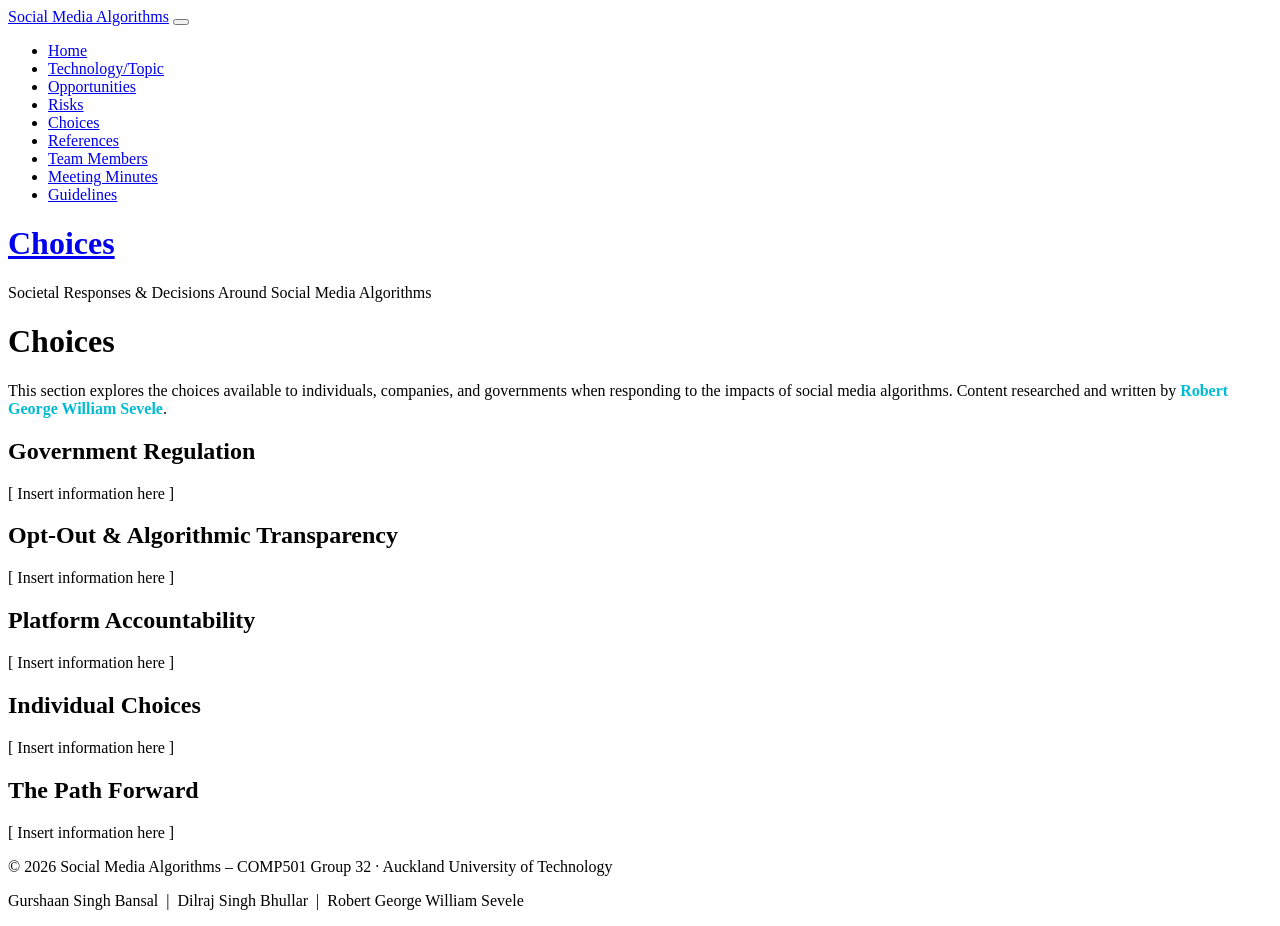
==== choices.html @ 18139b24 "Add files via upload" ====
<!DOCTYPE html>
<html lang="en">
<head>
  <meta charset="UTF-8">
  <meta http-equiv="X-UA-Compatible" content="IE=edge">
  <meta name="viewport" content="width=device-width, initial-scale=1.0">
  <title>Choices – Social Media Algorithms</title>
  <link rel="stylesheet" href="styles/mystyles.css">
  <link href="https://fonts.googleapis.com/css2?family=Montserrat:wght@600;700&family=Open+Sans:wght@400;600&display=swap" rel="stylesheet">
</head>
<body>

  <header class="navbar">
    <a href="index.html" class="logo-text">Social Media Algorithms</a>
    <button class="nav-toggle" aria-label="Toggle navigation" aria-expanded="false">
      <span class="hamburger"></span>
    </button>
    <nav>
      <ul>
        <li><a href="index.html">Home</a></li>
        <li><a href="topic.html">Technology/Topic</a></li>
        <li><a href="opportunities.html">Opportunities</a></li>
        <li><a href="risks.html">Risks</a></li>
        <li><a href="choices.html" class="active">Choices</a></li>
        <li><a href="references.html">References</a></li>
        <li><a href="team-members.html">Team Members</a></li>
        <li><a href="meetings.html">Meeting Minutes</a></li>
        <li><a href="guidelines.html">Guidelines</a></li>
      </ul>
    </nav>
  </header>

  <div class="container">
    <div class="header">
      <a href="choices.html"><div class="heading-1"><h1>Choices</h1></div></a>
      <p class="subtitle">Societal Responses & Decisions Around Social Media Algorithms</p>
    </div>
  </div>

  <div class="content-wrapper">
    <h1>Choices</h1>
    <p>
      This section explores the choices available to individuals, companies, and governments when
      responding to the impacts of social media algorithms. Content researched and written by
      <strong style="color:#00bcd4;">Robert George William Sevele</strong>.
    </p>

    <h2>Government Regulation</h2>
    <p>[ Insert information here ]</p>

    <h2>Opt-Out & Algorithmic Transparency</h2>
    <p>[ Insert information here ]</p>

    <h2>Platform Accountability</h2>
    <p>[ Insert information here ]</p>

    <h2>Individual Choices</h2>
    <p>[ Insert information here ]</p>

    <h2>The Path Forward</h2>
    <p>[ Insert information here ]</p>
  </div>

  <footer class="footer">
    <p>© 2026 Social Media Algorithms – COMP501 Group 32 · Auckland University of Technology</p>
    <p>Gurshaan Singh Bansal &nbsp;|&nbsp; Dilraj Singh Bhullar &nbsp;|&nbsp; Robert George William Sevele</p>
  </footer>

  <script>
    const toggle = document.querySelector('.nav-toggle');
    const nav    = document.querySelector('.navbar nav');
    toggle.addEventListener('click', () => {
      const expanded = toggle.getAttribute('aria-expanded') === 'true';
      toggle.setAttribute('aria-expanded', String(!expanded));
      nav.classList.toggle('open');
    });
  </script>

</body>
</html>
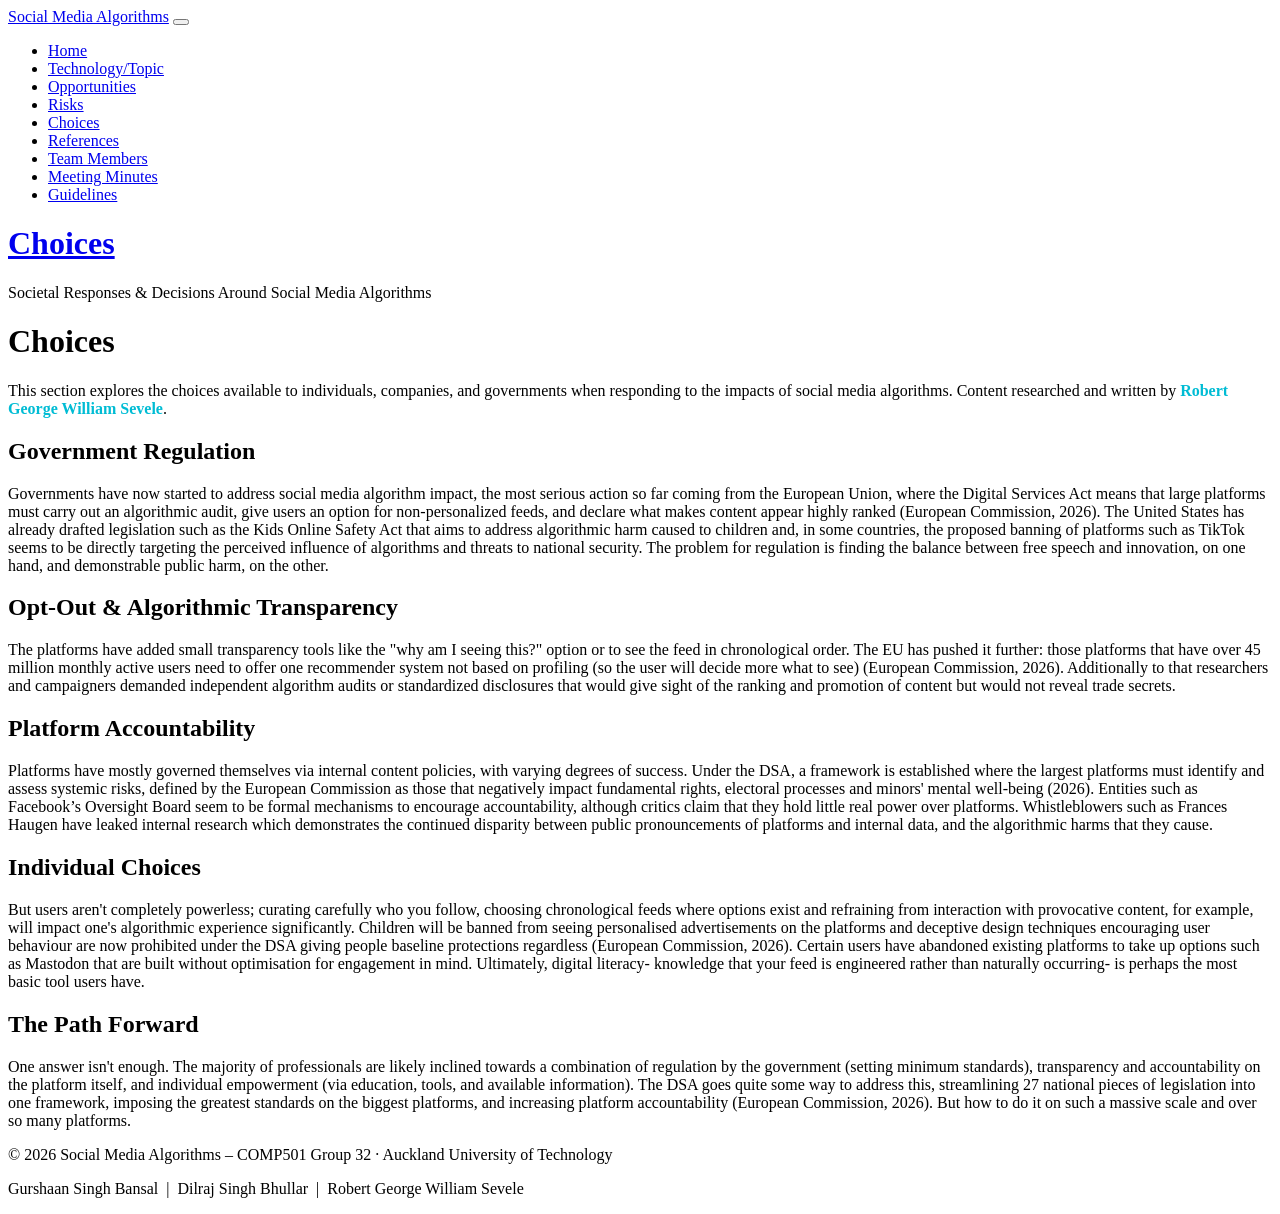
==== commit 1c9b8139: "Update content on government regulation and accountability" ====
--- a/choices.html
+++ b/choices.html
@@ -46,19 +46,19 @@
     </p>
 
     <h2>Government Regulation</h2>
-    <p>[ Insert information here ]</p>
+    <p> Governments have now started to address social media algorithm impact, the most serious action so far coming from the European Union, where the Digital Services Act means that large platforms must carry out an algorithmic audit, give users an option for non-personalized feeds, and declare what makes content appear highly ranked (European Commission, 2026). The United States has already drafted legislation such as the Kids Online Safety Act that aims to address algorithmic harm caused to children and, in some countries, the proposed banning of platforms such as TikTok seems to be directly targeting the perceived influence of algorithms and threats to national security. The problem for regulation is finding the balance between free speech and innovation, on one hand, and demonstrable public harm, on the other.</p>
 
     <h2>Opt-Out & Algorithmic Transparency</h2>
-    <p>[ Insert information here ]</p>
+    <p>The platforms have added small transparency tools like the "why am I seeing this?" option or to see the feed in chronological order. The EU has pushed it further: those platforms that have over 45 million monthly active users need to offer one recommender system not based on profiling (so the user will decide more what to see) (European Commission, 2026). Additionally to that researchers and campaigners demanded independent algorithm audits or standardized disclosures that would give sight of the ranking and promotion of content but would not reveal trade secrets.</p>
 
     <h2>Platform Accountability</h2>
-    <p>[ Insert information here ]</p>
+    <p> Platforms have mostly governed themselves via internal content policies, with varying degrees of success. Under the DSA, a framework is established where the largest platforms must identify and assess systemic risks, defined by the European Commission as those that negatively impact fundamental rights, electoral processes and minors' mental well-being (2026). Entities such as Facebook’s Oversight Board seem to be formal mechanisms to encourage accountability, although critics claim that they hold little real power over platforms. Whistleblowers such as Frances Haugen have leaked internal research which demonstrates the continued disparity between public pronouncements of platforms and internal data, and the algorithmic harms that they cause. </p>
 
     <h2>Individual Choices</h2>
-    <p>[ Insert information here ]</p>
+    <p> But users aren't completely powerless; curating carefully who you follow, choosing chronological feeds where options exist and refraining from interaction with provocative content, for example, will impact one's algorithmic experience significantly. Children will be banned from seeing personalised advertisements on the platforms and deceptive design techniques encouraging user behaviour are now prohibited under the DSA giving people baseline protections regardless (European Commission, 2026). Certain users have abandoned existing platforms to take up options such as Mastodon that are built without optimisation for engagement in mind. Ultimately, digital literacy- knowledge that your feed is engineered rather than naturally occurring- is perhaps the most basic tool users have. </p>
 
     <h2>The Path Forward</h2>
-    <p>[ Insert information here ]</p>
+    <p> One answer isn't enough. The majority of professionals are likely inclined towards a combination of regulation by the government (setting minimum standards), transparency and accountability on the platform itself, and individual empowerment (via education, tools, and available information). The DSA goes quite some way to address this, streamlining 27 national pieces of legislation into one framework, imposing the greatest standards on the biggest platforms, and increasing platform accountability (European Commission, 2026). But how to do it on such a massive scale and over so many platforms. </p>
   </div>
 
   <footer class="footer">
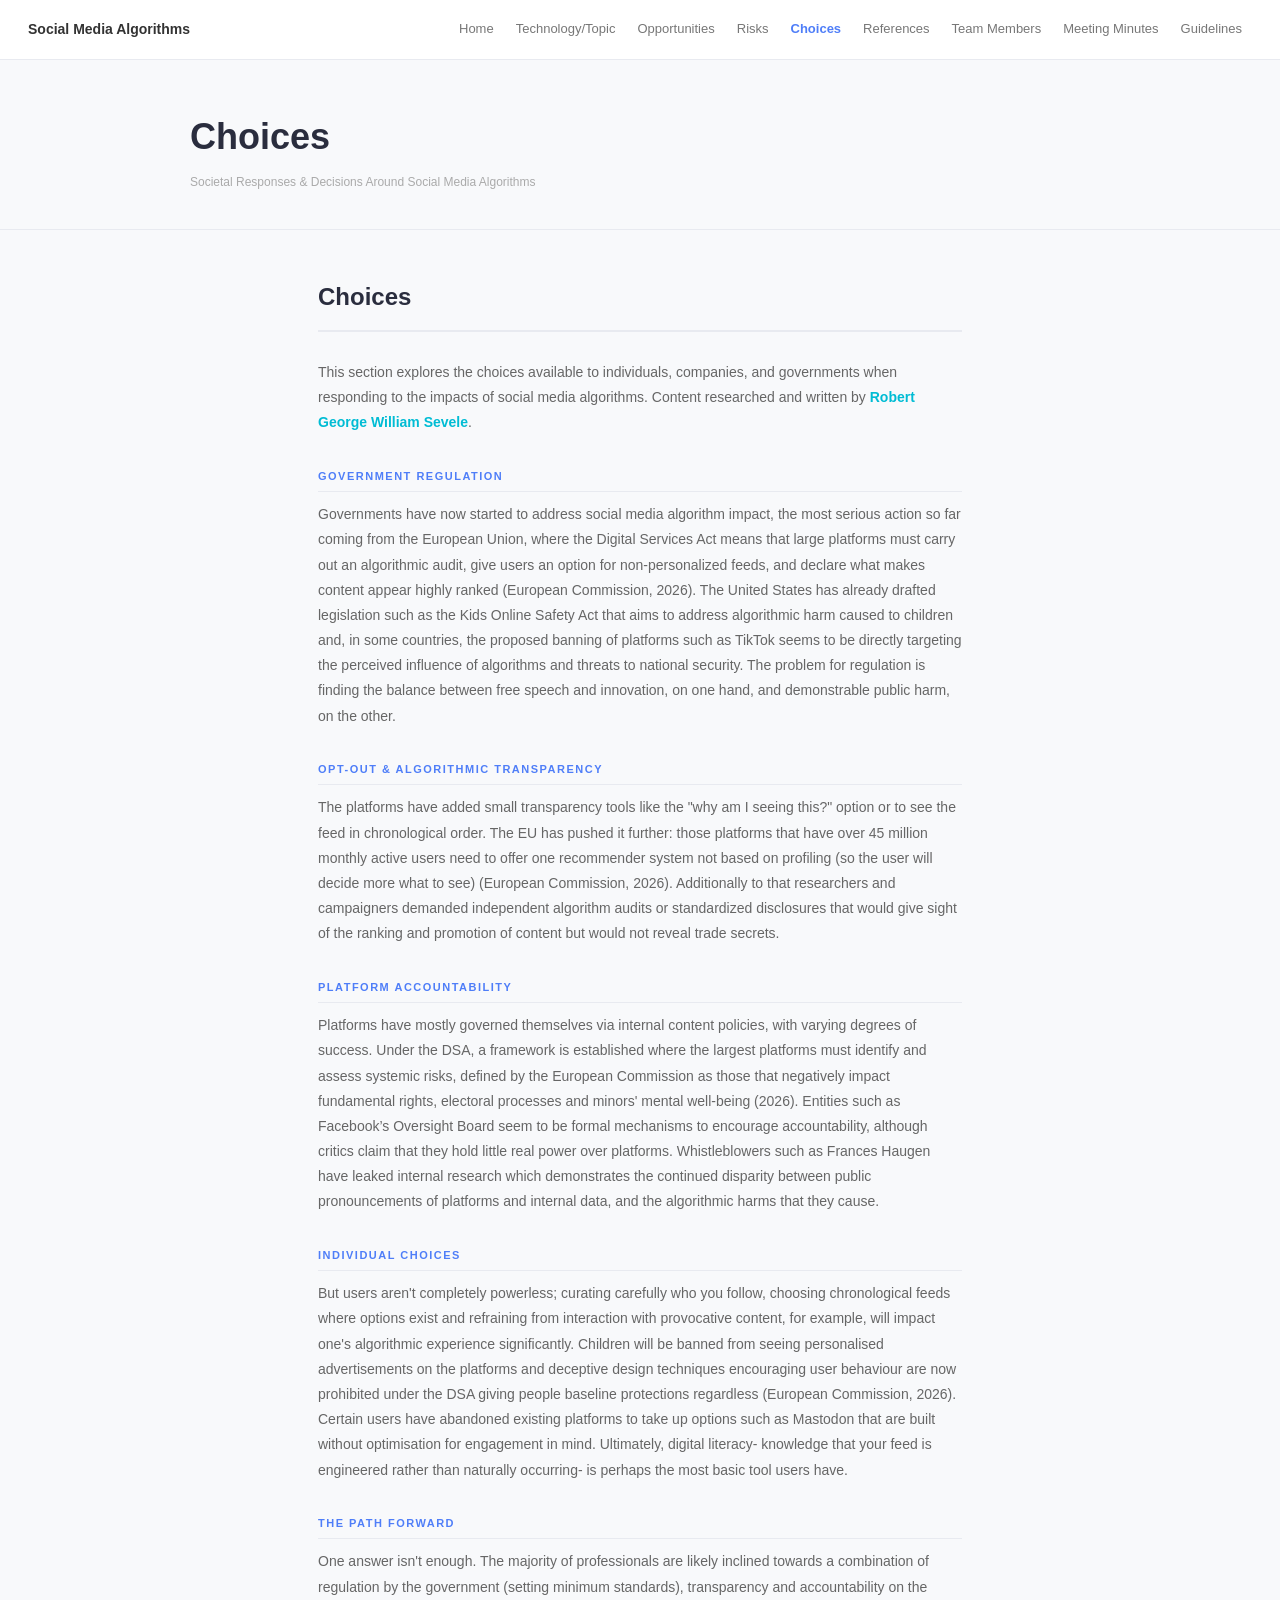
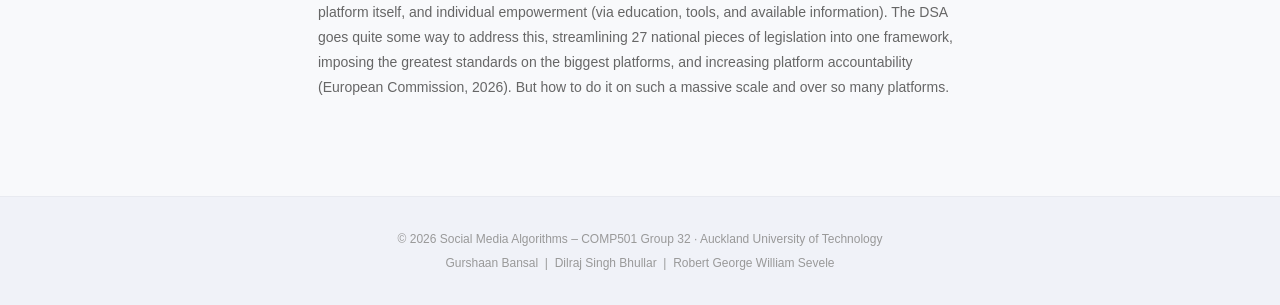
==== commit 14c6dceb: "update html files" ====
--- a/choices.html
+++ b/choices.html
@@ -63,7 +63,7 @@
 
   <footer class="footer">
     <p>© 2026 Social Media Algorithms – COMP501 Group 32 · Auckland University of Technology</p>
-    <p>Gurshaan Singh Bansal &nbsp;|&nbsp; Dilraj Singh Bhullar &nbsp;|&nbsp; Robert George William Sevele</p>
+    <p>Gurshaan Bansal &nbsp;|&nbsp; Dilraj Singh Bhullar &nbsp;|&nbsp; Robert George William Sevele</p>
   </footer>
 
   <script>
--- a/styles/mystyles.css
+++ b/styles/mystyles.css
@@ -0,0 +1,509 @@
+/* ============================================
+   COMP501 - Social Media Algorithms
+   Group 32 - AUT 2026
+   ============================================ */
+
+* {
+  box-sizing: border-box;
+  margin: 0;
+  padding: 0;
+}
+
+body {
+  font-family: Arial, sans-serif;
+  background-color: #f8f9fb;
+  color: #333;
+  font-size: 15px;
+  line-height: 1.6;
+}
+
+/* ---- NAVBAR ---- */
+
+.navbar {
+  background-color: #fff;
+  border-bottom: 1px solid #e8eaf0;
+  display: flex;
+  align-items: center;
+  justify-content: space-between;
+  padding: 14px 28px;
+  position: sticky;
+  top: 0;
+  z-index: 100;
+  flex-wrap: wrap;
+  gap: 8px;
+}
+
+.logo-text {
+  font-size: 14px;
+  font-weight: bold;
+  color: #333;
+  text-decoration: none;
+}
+
+.navbar nav ul {
+  list-style: none;
+  display: flex;
+  flex-wrap: wrap;
+  gap: 2px;
+}
+
+.navbar nav ul li a {
+  display: block;
+  color: #777;
+  text-decoration: none;
+  font-size: 13px;
+  padding: 5px 10px;
+  border-radius: 6px;
+}
+
+.navbar nav ul li a:hover {
+  background-color: #f0f2f8;
+  color: #333;
+}
+
+.navbar nav ul li a.active {
+  color: #4f7ef8;
+  font-weight: bold;
+}
+
+/* Hamburger button */
+.nav-toggle {
+  display: none;
+  background: none;
+  border: 1px solid #e8eaf0;
+  border-radius: 6px;
+  cursor: pointer;
+  padding: 6px 8px;
+  line-height: 1;
+}
+
+.hamburger {
+  display: block;
+  width: 18px;
+  height: 2px;
+  background: #555;
+  position: relative;
+}
+
+.hamburger::before,
+.hamburger::after {
+  content: '';
+  display: block;
+  width: 18px;
+  height: 2px;
+  background: #555;
+  position: absolute;
+  left: 0;
+}
+
+.hamburger::before { top: -6px; }
+.hamburger::after  { top:  6px; }
+
+/* ---- HERO (home page) ---- */
+
+.hero {
+  padding: 50px 28px 20px;
+  max-width: 900px;
+  margin: 0 auto;
+}
+
+.hero h1 {
+  font-size: 38px;
+  font-weight: bold;
+  color: #2a2d3e;
+  margin-bottom: 8px;
+}
+
+.hero p {
+  font-size: 13px;
+  color: #aaa;
+}
+
+/* ---- INTRO (home page) ---- */
+
+.intro {
+  max-width: 900px;
+  margin: 0 auto;
+  padding: 16px 28px 28px;
+  border-bottom: 1px solid #e8eaf0;
+}
+
+.intro p {
+  font-size: 14px;
+  color: #666;
+  line-height: 1.8;
+  max-width: 620px;
+}
+
+/* ---- NAV CARDS (home page) ---- */
+
+.navigationbar {
+  display: grid;
+  grid-template-columns: repeat(4, 1fr);
+  background-color: #fff;
+  border-top: 1px solid #e8eaf0;
+}
+
+.nav-section {
+  display: block;
+  padding: 22px 24px;
+  border-right: 1px solid #e8eaf0;
+  border-bottom: 1px solid #e8eaf0;
+  text-decoration: none;
+  background-color: #fff;
+  transition: background 0.15s;
+}
+
+.nav-section:hover {
+  background-color: #f4f6ff;
+}
+
+.nav-section-title {
+  font-size: 13px;
+  font-weight: bold;
+  color: #2a2d3e;
+  margin-bottom: 5px;
+}
+
+.nav-section-desc {
+  font-size: 12px;
+  color: #aaa;
+  line-height: 1.5;
+}
+
+.nav-section::after {
+  content: '→';
+  display: block;
+  margin-top: 14px;
+  color: #4f7ef8;
+  font-size: 14px;
+}
+
+/* ---- PAGE HEADER (inner pages) ---- */
+
+.container {
+  border-bottom: 1px solid #e8eaf0;
+  padding: 0 28px;
+}
+
+.container .header {
+  max-width: 900px;
+  margin: 0 auto;
+  padding: 48px 0 36px;
+}
+
+.heading-1 h1 {
+  font-size: 36px;
+  font-weight: bold;
+  color: #2a2d3e;
+}
+
+.container .header a {
+  text-decoration: none;
+}
+
+.container .header .subtitle {
+  font-size: 12px;
+  color: #aaa;
+  margin-top: 8px;
+}
+
+/* ---- CONTENT WRAPPER (inner pages) ---- */
+
+.content-wrapper {
+  max-width: 700px;
+  margin: 0 auto;
+  padding: 48px 28px 80px;
+}
+
+.content-wrapper h1 {
+  font-size: 24px;
+  font-weight: bold;
+  color: #2a2d3e;
+  border-bottom: 2px solid #e8eaf0;
+  padding-bottom: 14px;
+  margin-bottom: 28px;
+}
+
+.content-wrapper h2 {
+  font-size: 11px;
+  font-weight: bold;
+  color: #4f7ef8;
+  text-transform: uppercase;
+  letter-spacing: 1.5px;
+  margin-top: 32px;
+  margin-bottom: 10px;
+  border-bottom: 1px solid #e8eaf0;
+  padding-bottom: 6px;
+}
+
+.content-wrapper p {
+  font-size: 14px;
+  color: #666;
+  line-height: 1.8;
+  margin-bottom: 16px;
+}
+
+.content-wrapper ul,
+.content-wrapper ol {
+  padding-left: 20px;
+  margin-bottom: 16px;
+}
+
+.content-wrapper ul li,
+.content-wrapper ol li {
+  font-size: 14px;
+  color: #666;
+  line-height: 1.7;
+  margin-bottom: 8px;
+}
+
+.content-wrapper strong {
+  color: #2a2d3e;
+  font-weight: bold;
+}
+
+code {
+  background-color: #f0f2f8;
+  color: #4f7ef8;
+  padding: 2px 6px;
+  border-radius: 4px;
+  font-size: 13px;
+  border: 1px solid #e8eaf0;
+}
+
+/* ---- TEAM GRID ---- */
+
+.team-grid {
+  display: grid;
+  grid-template-columns: repeat(3, 1fr);
+  border: 1px solid #e8eaf0;
+  border-radius: 10px;
+  overflow: hidden;
+  margin-top: 24px;
+  background: #fff;
+}
+
+.team-card {
+  background-color: #fff;
+  padding: 26px 20px;
+  border-right: 1px solid #e8eaf0;
+}
+
+.team-card:last-child {
+  border-right: none;
+}
+
+.team-card h2 {
+  font-size: 13px;
+  font-weight: bold;
+  color: #2a2d3e;
+  border: none;
+  padding: 0;
+  margin-bottom: 4px;
+  text-transform: none;
+  letter-spacing: 0;
+}
+
+.team-card .role {
+  font-size: 11px;
+  font-weight: bold;
+  color: #4f7ef8;
+  text-transform: uppercase;
+  letter-spacing: 1px;
+  margin-bottom: 10px;
+}
+
+.team-card p {
+  font-size: 12px;
+  color: #aaa;
+  margin: 0;
+}
+
+/* ---- MEETING CARDS ---- */
+
+.meeting-card {
+  border: 1px solid #e8eaf0;
+  border-radius: 10px;
+  padding: 20px 22px;
+  margin-bottom: 10px;
+  background-color: #fff;
+}
+
+.meeting-card .meeting-meta {
+  display: flex;
+  gap: 14px;
+  flex-wrap: wrap;
+  margin-bottom: 8px;
+}
+
+.meeting-card .meeting-meta span {
+  font-size: 11px;
+  font-weight: bold;
+  color: #4f7ef8;
+  text-transform: uppercase;
+  letter-spacing: 1px;
+}
+
+.meeting-card h2 {
+  font-size: 14px;
+  font-weight: bold;
+  color: #2a2d3e;
+  border: none;
+  padding: 0;
+  margin-bottom: 10px;
+  text-transform: none;
+  letter-spacing: 0;
+}
+
+.meeting-card ul {
+  list-style: disc;
+  padding-left: 18px;
+  margin: 0;
+}
+
+.meeting-card ul li {
+  font-size: 13px;
+  color: #666;
+  margin-bottom: 5px;
+}
+
+.meeting-card .attendees {
+  margin-top: 12px;
+  font-size: 12px;
+  color: #aaa;
+  padding-top: 10px;
+  border-top: 1px solid #e8eaf0;
+}
+
+/* ---- GUIDELINE BLOCKS ---- */
+
+.guideline-block {
+  border: 1px solid #e8eaf0;
+  border-radius: 10px;
+  padding: 20px 22px;
+  margin-bottom: 10px;
+  background-color: #fff;
+}
+
+.guideline-block h2 {
+  font-size: 11px;
+  font-weight: bold;
+  color: #4f7ef8;
+  text-transform: uppercase;
+  letter-spacing: 1.5px;
+  border: none;
+  padding: 0;
+  margin-bottom: 12px;
+}
+
+.guideline-block ul {
+  list-style: disc;
+  padding-left: 18px;
+  margin: 0;
+}
+
+.guideline-block ul li {
+  font-size: 13px;
+  color: #666;
+  margin-bottom: 7px;
+  line-height: 1.6;
+}
+
+/* ---- REFERENCE LIST ---- */
+
+.ref-list {
+  list-style: none;
+  padding: 0;
+}
+
+.ref-list li {
+  padding: 14px 0;
+  border-bottom: 1px solid #e8eaf0;
+  font-size: 13px;
+  color: #666;
+  line-height: 1.75;
+}
+
+.ref-list li:first-child {
+  border-top: 1px solid #e8eaf0;
+}
+
+.ref-list li a {
+  color: #4f7ef8;
+  word-break: break-all;
+  text-decoration: none;
+}
+
+/* ---- FOOTER ---- */
+
+.footer {
+  background-color: #f0f2f8;
+  color: #999;
+  text-align: center;
+  padding: 30px 28px;
+  font-size: 12px;
+  line-height: 2;
+  border-top: 1px solid #e8eaf0;
+}
+
+.footer a {
+  color: #4f7ef8;
+  text-decoration: none;
+}
+
+.footer a:hover {
+  color: #2a2d3e;
+}
+
+/* ---- RESPONSIVE ---- */
+
+@media (max-width: 900px) {
+  .navigationbar {
+    grid-template-columns: repeat(2, 1fr);
+  }
+
+  .team-grid {
+    grid-template-columns: 1fr;
+  }
+
+  .team-card {
+    border-right: none;
+    border-bottom: 1px solid #e8eaf0;
+  }
+
+  .team-card:last-child {
+    border-bottom: none;
+  }
+}
+
+@media (max-width: 700px) {
+  .nav-toggle { display: block; }
+
+  .navbar nav {
+    display: none;
+    position: absolute;
+    top: 56px;
+    left: 0;
+    right: 0;
+    background-color: #fff;
+    border-top: 1px solid #e8eaf0;
+    padding: 10px 20px 14px;
+  }
+
+  .navbar nav.open { display: block; }
+
+  .navbar nav ul {
+    flex-direction: column;
+    gap: 2px;
+  }
+
+  .hero { padding: 32px 20px 16px; }
+  .hero h1 { font-size: 26px; }
+  .intro { padding: 14px 20px 22px; }
+  .container { padding: 0 20px; }
+  .content-wrapper { padding: 32px 20px 60px; }
+
+  .navigationbar { grid-template-columns: 1fr; }
+  .footer { padding: 22px 20px; }
+}
